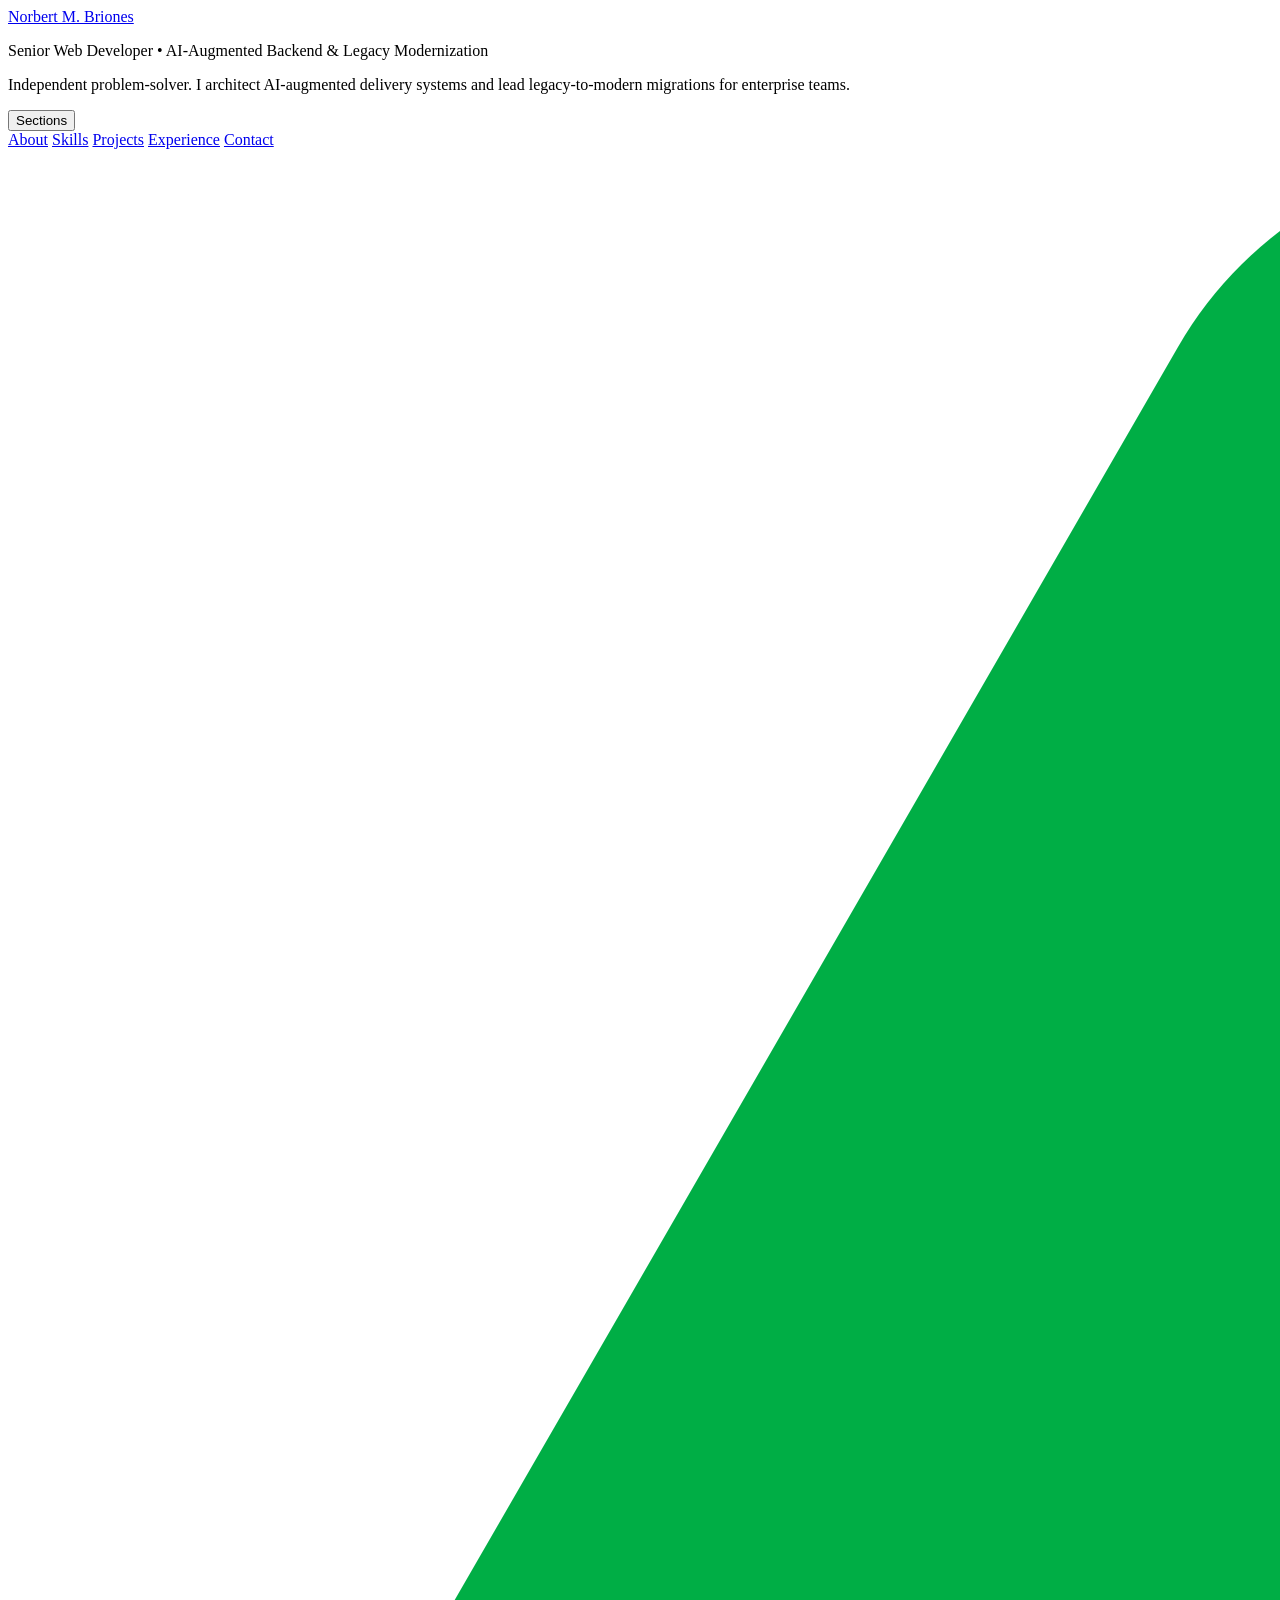
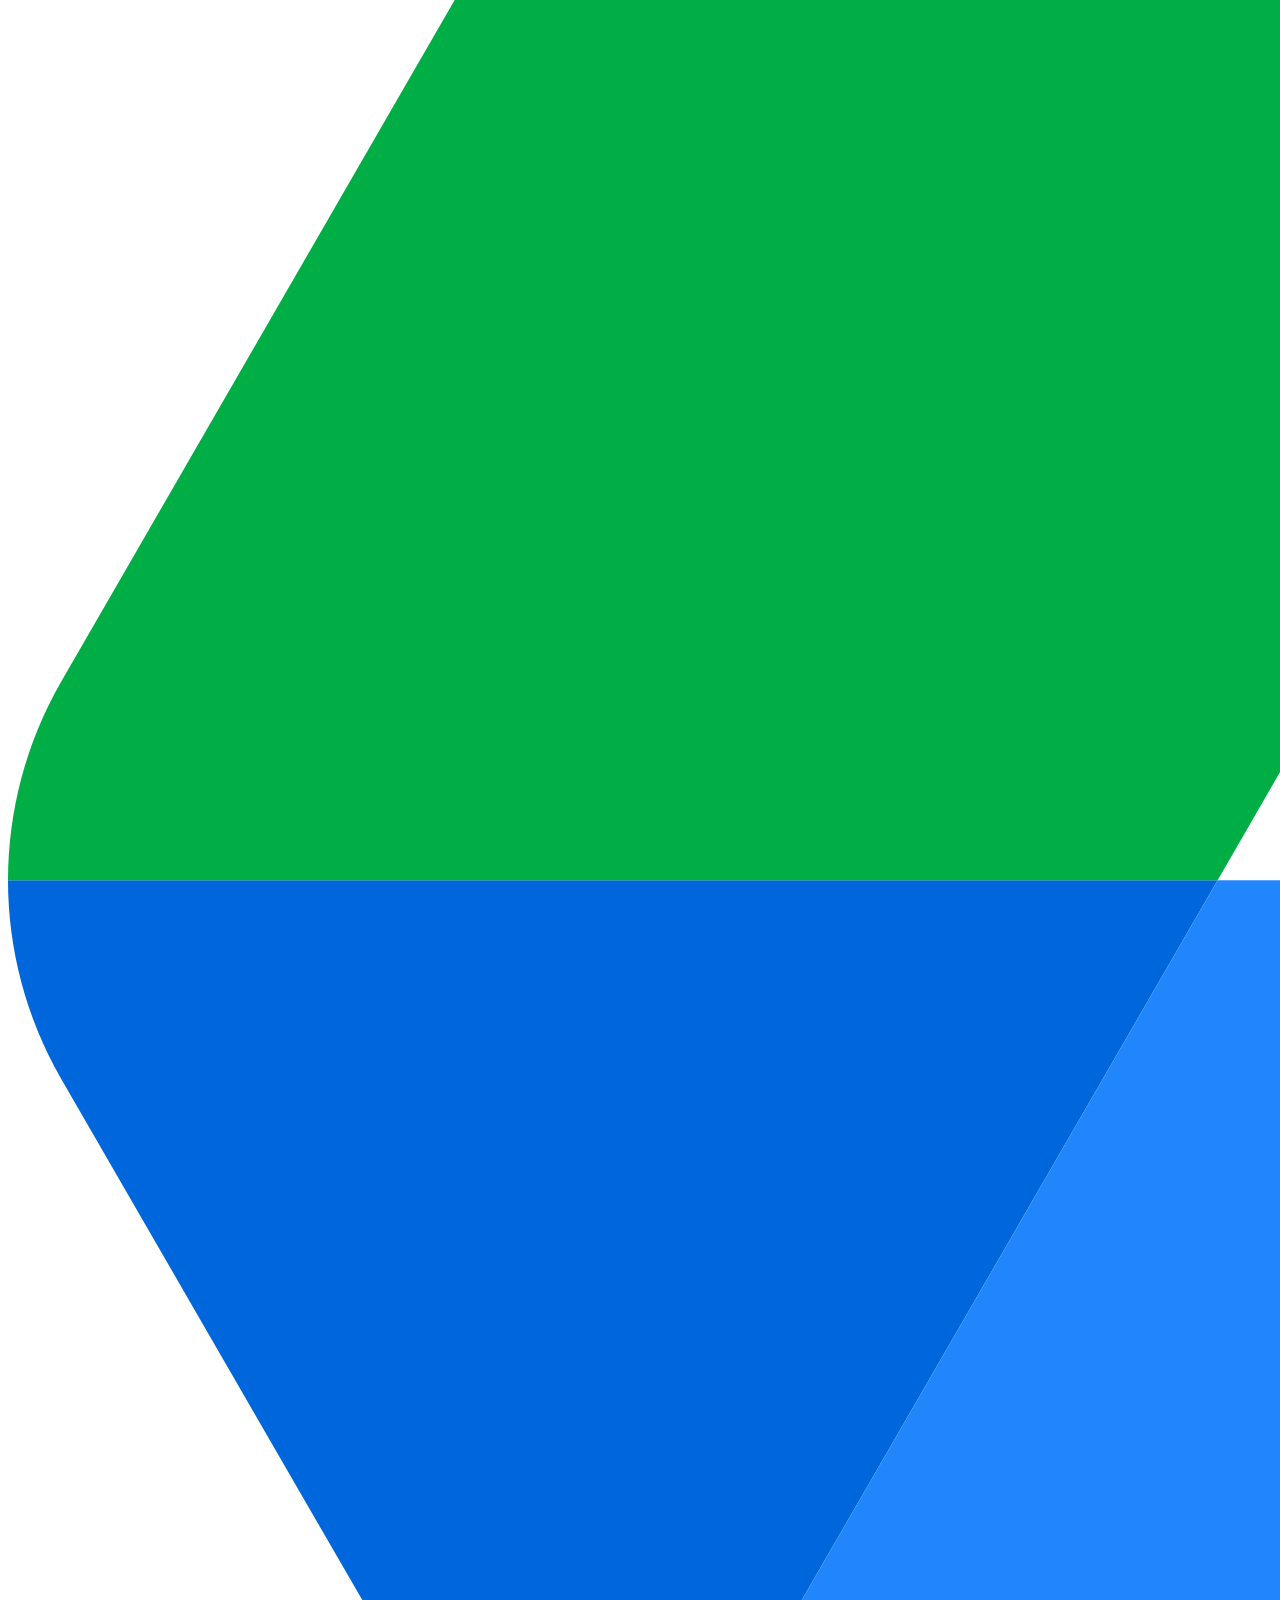
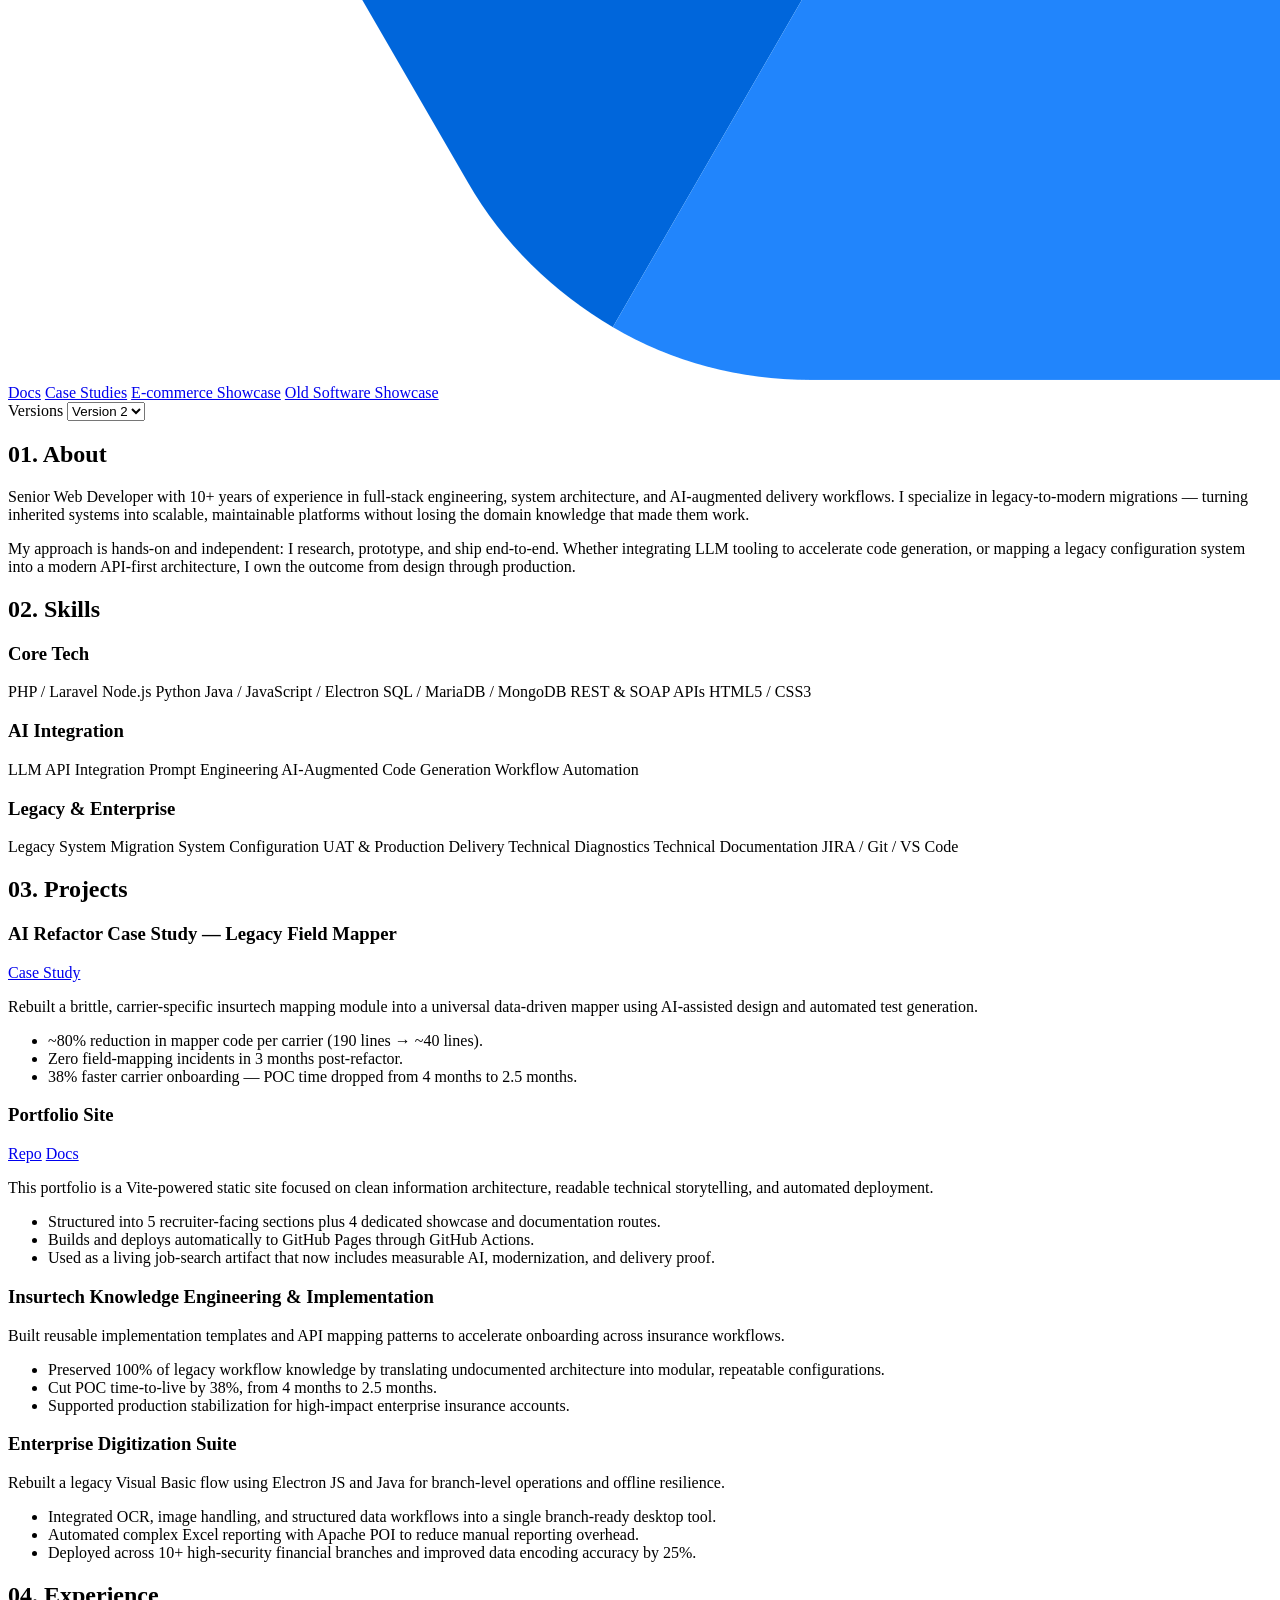
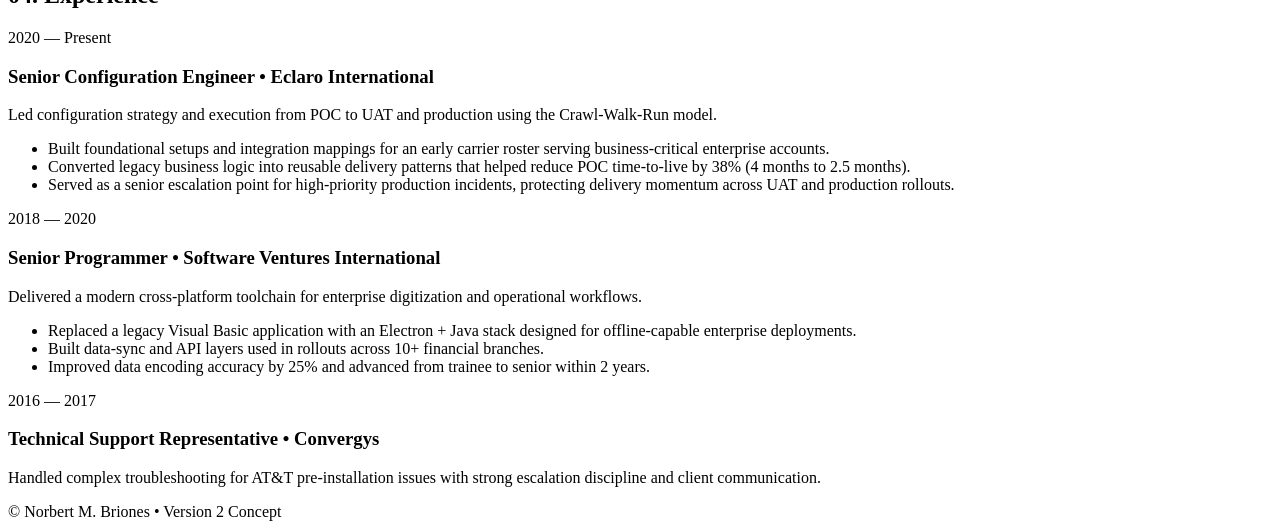
==== index.html @ 1034bd29 "Add files via upload" ====
<!doctype html>
<html lang="en">
  <head>
    <meta charset="UTF-8" />
    <link rel="icon" type="image/svg+xml" href="./favicon.svg" />
    <meta name="viewport" content="width=device-width, initial-scale=1.0" />
    <title>Norbert Briones • Portfolio v2</title>
    <script type="module" crossorigin src="./assets/main-BibxdgeE.js"></script>
    <link rel="modulepreload" crossorigin href="./assets/modulepreload-polyfill-wMinxHhO.js">
    <link rel="stylesheet" crossorigin href="./assets/main-4YdyzbIc.css">
  </head>
  <body>
    <div class="layout" id="top">
      <aside class="sidebar">
        <a class="brand" href="#top">Norbert M. Briones</a>
        <p class="role">Senior Web Developer • AI-Augmented Backend &amp; Legacy Modernization</p>
        <p class="intro-copy">
          Independent problem-solver. I architect AI-augmented delivery systems and lead legacy-to-modern migrations for enterprise teams.
        </p>

        <button class="nav-toggle" aria-label="Toggle section navigation" aria-expanded="false">Sections</button>

        <nav class="section-nav" aria-label="Primary" id="navList">
          <a href="#about">About</a>
          <a href="#skills">Skills</a>
          <a href="#projects">Projects</a>
          <a href="#experience">Experience</a>
          <a href="#contact">Contact</a>
        </nav>

        <div class="sidebar-actions">
          <a
            class="button button-outline button-icon"
            href="https://drive.google.com/file/d/1lZ_Y21H-Rtrl-20_KLFWPMTPTOfK81wj/view?usp=sharing"
            target="_blank"
            rel="noreferrer"
            aria-label="Open Upwork-safe resume in Google Drive"
            title="Open Upwork-safe resume in Google Drive"
          >
            <img src="./google-drive-icon.png" alt="" aria-hidden="true" />
          </a>
          <a class="button button-outline" href="./documentation.html">Docs</a>
          <a class="button" href="./case-studies.html">Case Studies</a>
          <a class="button" href="./ecommerce-showcase.html">E-commerce Showcase</a>
          <a class="button button-outline" href="./old-software-showcase.html">Old Software Showcase</a>
        </div>

        <!-- socials removed for Upwork-safe version -->

        <div class="version-switch">
          <label for="versionSelect">Versions</label>
          <select id="versionSelect" aria-label="Select portfolio version">
            <option value="v2" selected>Version 2</option>
            <option value="v1">Version 1</option>
          </select>
        </div>
      </aside>

      <main class="content">
        <section class="section" id="about">
          <h2><span class="section-index">01.</span> About</h2>
          <p>
            Senior Web Developer with 10+ years of experience in full-stack engineering, system architecture, and AI-augmented delivery workflows. I specialize in legacy-to-modern migrations — turning inherited systems into scalable, maintainable platforms without losing the domain knowledge that made them work.
          </p>
          <p>
            My approach is hands-on and independent: I research, prototype, and ship end-to-end. Whether integrating LLM tooling to accelerate code generation, or mapping a legacy configuration system into a modern API-first architecture, I own the outcome from design through production.
          </p>
        </section>

        <section class="section" id="skills">
          <h2><span class="section-index">02.</span> Skills</h2>
          <div class="skill-groups">
            <div class="skill-group">
              <h3 class="skill-group-title">Core Tech</h3>
              <div class="chip-grid">
                <span class="chip">PHP / Laravel</span>
                <span class="chip">Node.js</span>
                <span class="chip">Python</span>
                <span class="chip">Java / JavaScript / Electron</span>
                <span class="chip">SQL / MariaDB / MongoDB</span>
                <span class="chip">REST &amp; SOAP APIs</span>
                <span class="chip">HTML5 / CSS3</span>
              </div>
            </div>
            <div class="skill-group">
              <h3 class="skill-group-title">AI Integration</h3>
              <div class="chip-grid">
                <span class="chip">LLM API Integration</span>
                <span class="chip">Prompt Engineering</span>
                <span class="chip">AI-Augmented Code Generation</span>
                <span class="chip">Workflow Automation</span>
              </div>
            </div>
            <div class="skill-group">
              <h3 class="skill-group-title">Legacy &amp; Enterprise</h3>
              <div class="chip-grid">
                <span class="chip">Legacy System Migration</span>
                <span class="chip">System Configuration</span>
                <span class="chip">UAT &amp; Production Delivery</span>
                <span class="chip">Technical Diagnostics</span>
                <span class="chip">Technical Documentation</span>
                <span class="chip">JIRA / Git / VS Code</span>
              </div>
            </div>
          </div>
        </section>

        <section class="section" id="projects">
          <h2><span class="section-index">03.</span> Projects</h2>

          <article class="project-card">
            <div class="project-head">
              <h3>AI Refactor Case Study — Legacy Field Mapper</h3>
              <div class="project-links">
                <a href="./case-studies.html">Case Study</a>
              </div>
            </div>
            <p>Rebuilt a brittle, carrier-specific insurtech mapping module into a universal data-driven mapper using AI-assisted design and automated test generation.</p>
            <ul>
              <li>~80% reduction in mapper code per carrier (190 lines → ~40 lines).</li>
              <li>Zero field-mapping incidents in 3 months post-refactor.</li>
              <li>38% faster carrier onboarding — POC time dropped from 4 months to 2.5 months.</li>
            </ul>
          </article>

          <article class="project-card">
            <div class="project-head">
              <h3>Portfolio Site</h3>
              <div class="project-links">
                <a href="https://github.com/tombeng027/my-jobhunt-portfolio" target="_blank" rel="noreferrer">Repo</a>
                <a href="./documentation.html">Docs</a>
              </div>
            </div>
            <p>This portfolio is a Vite-powered static site focused on clean information architecture, readable technical storytelling, and automated deployment.</p>
            <ul>
              <li>Structured into 5 recruiter-facing sections plus 4 dedicated showcase and documentation routes.</li>
              <li>Builds and deploys automatically to GitHub Pages through GitHub Actions.</li>
              <li>Used as a living job-search artifact that now includes measurable AI, modernization, and delivery proof.</li>
            </ul>
          </article>

          <article class="project-card">
            <div class="project-head">
              <h3>Insurtech Knowledge Engineering &amp; Implementation</h3>
            </div>
            <p>Built reusable implementation templates and API mapping patterns to accelerate onboarding across insurance workflows.</p>
            <ul>
              <li>Preserved 100% of legacy workflow knowledge by translating undocumented architecture into modular, repeatable configurations.</li>
              <li>Cut POC time-to-live by 38%, from 4 months to 2.5 months.</li>
              <li>Supported production stabilization for high-impact enterprise insurance accounts.</li>
            </ul>
          </article>

          <article class="project-card">
            <div class="project-head">
              <h3>Enterprise Digitization Suite</h3>
            </div>
            <p>Rebuilt a legacy Visual Basic flow using Electron JS and Java for branch-level operations and offline resilience.</p>
            <ul>
              <li>Integrated OCR, image handling, and structured data workflows into a single branch-ready desktop tool.</li>
              <li>Automated complex Excel reporting with Apache POI to reduce manual reporting overhead.</li>
              <li>Deployed across 10+ high-security financial branches and improved data encoding accuracy by 25%.</li>
            </ul>
          </article>
        </section>

        <section class="section" id="experience">
          <h2><span class="section-index">04.</span> Experience</h2>
          <div class="timeline">
            <article class="timeline-item">
              <p class="timeline-period">2020 — Present</p>
              <div>
                <h3>Senior Configuration Engineer • Eclaro International</h3>
                <p>Led configuration strategy and execution from POC to UAT and production using the Crawl-Walk-Run model.</p>
                <ul>
                  <li>Built foundational setups and integration mappings for an early carrier roster serving business-critical enterprise accounts.</li>
                  <li>Converted legacy business logic into reusable delivery patterns that helped reduce POC time-to-live by 38% (4 months to 2.5 months).</li>
                  <li>Served as a senior escalation point for high-priority production incidents, protecting delivery momentum across UAT and production rollouts.</li>
                </ul>
              </div>
            </article>

            <article class="timeline-item">
              <p class="timeline-period">2018 — 2020</p>
              <div>
                <h3>Senior Programmer • Software Ventures International</h3>
                <p>Delivered a modern cross-platform toolchain for enterprise digitization and operational workflows.</p>
                <ul>
                  <li>Replaced a legacy Visual Basic application with an Electron + Java stack designed for offline-capable enterprise deployments.</li>
                  <li>Built data-sync and API layers used in rollouts across 10+ financial branches.</li>
                  <li>Improved data encoding accuracy by 25% and advanced from trainee to senior within 2 years.</li>
                </ul>
              </div>
            </article>

            <article class="timeline-item">
              <p class="timeline-period">2016 — 2017</p>
              <div>
                <h3>Technical Support Representative • Convergys</h3>
                <p>Handled complex troubleshooting for AT&amp;T pre-installation issues with strong escalation discipline and client communication.</p>
              </div>
            </article>
          </div>
        </section>

        <!-- contact section removed for Upwork-safe version -->

        <footer class="site-footer">
          <span>© <span id="year"></span> Norbert M. Briones • Version 2 Concept</span>
        </footer>
      </main>
    </div>

  </body>
</html>
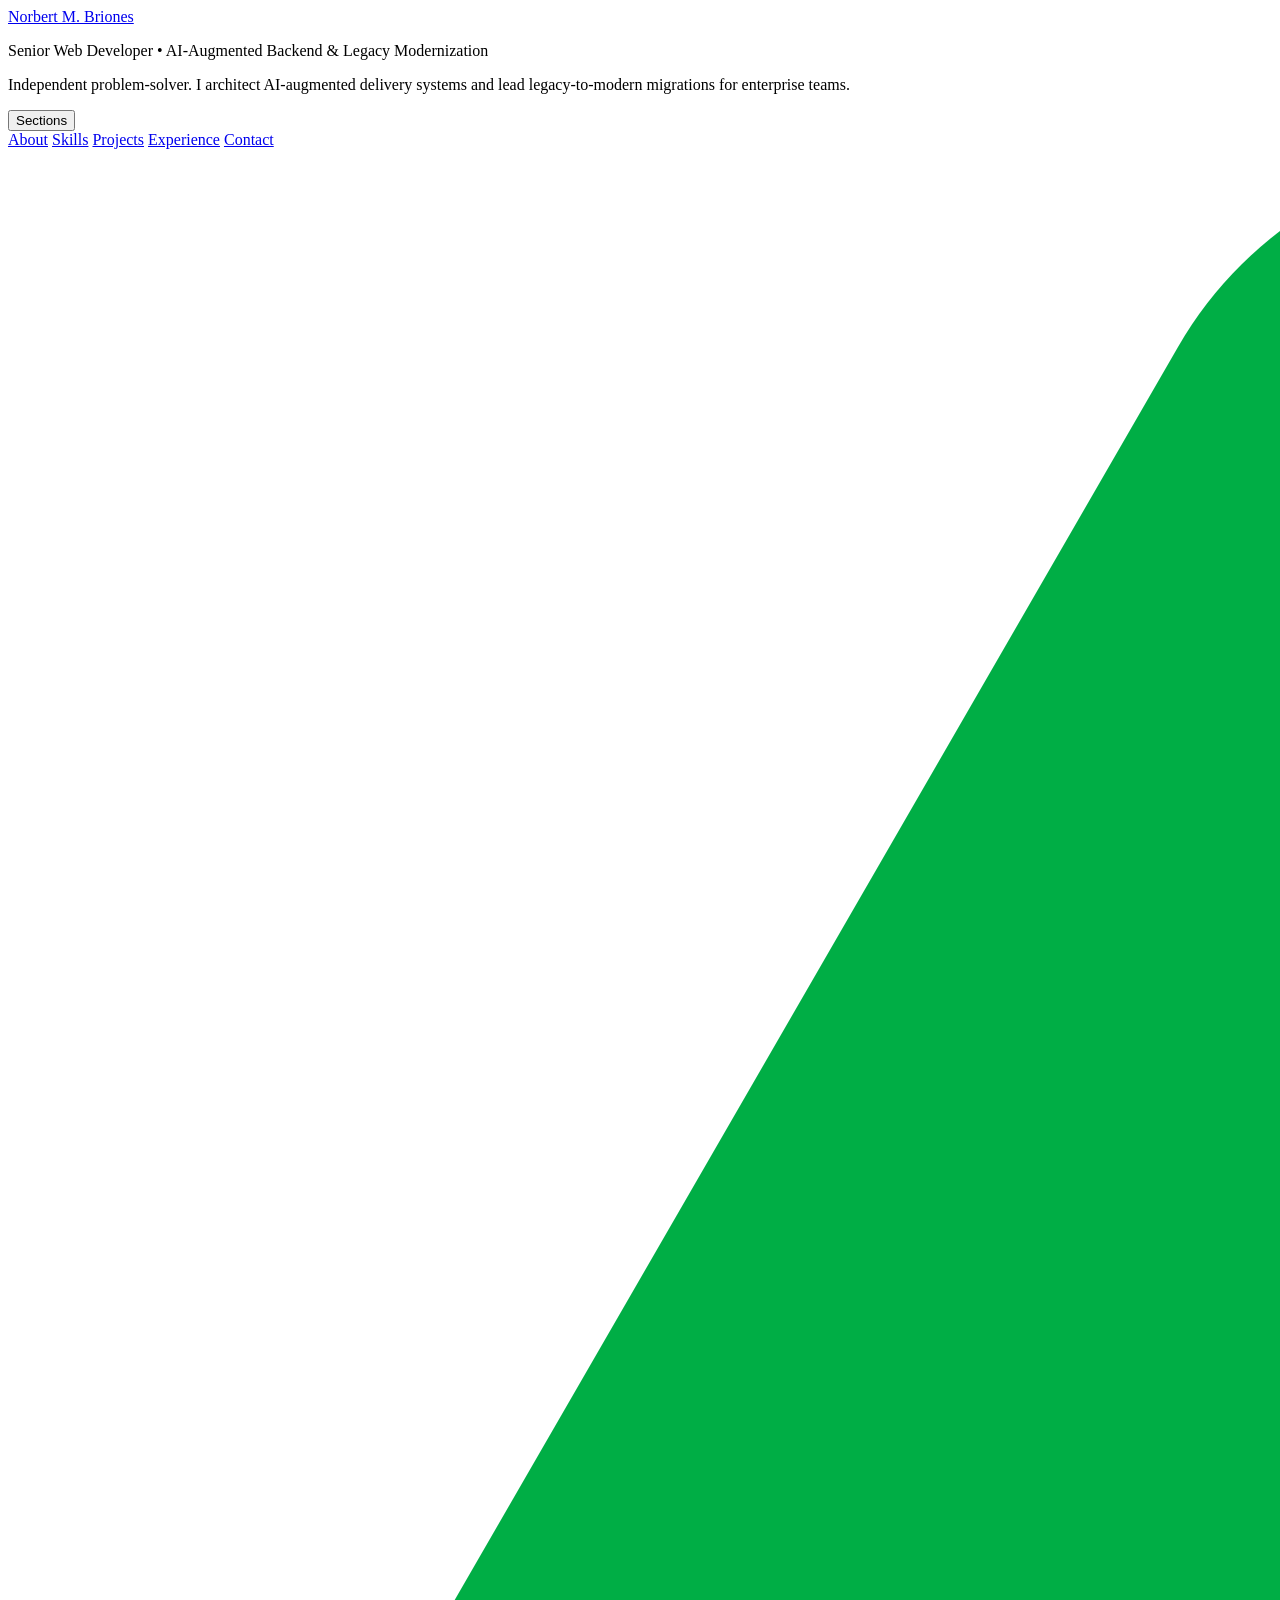
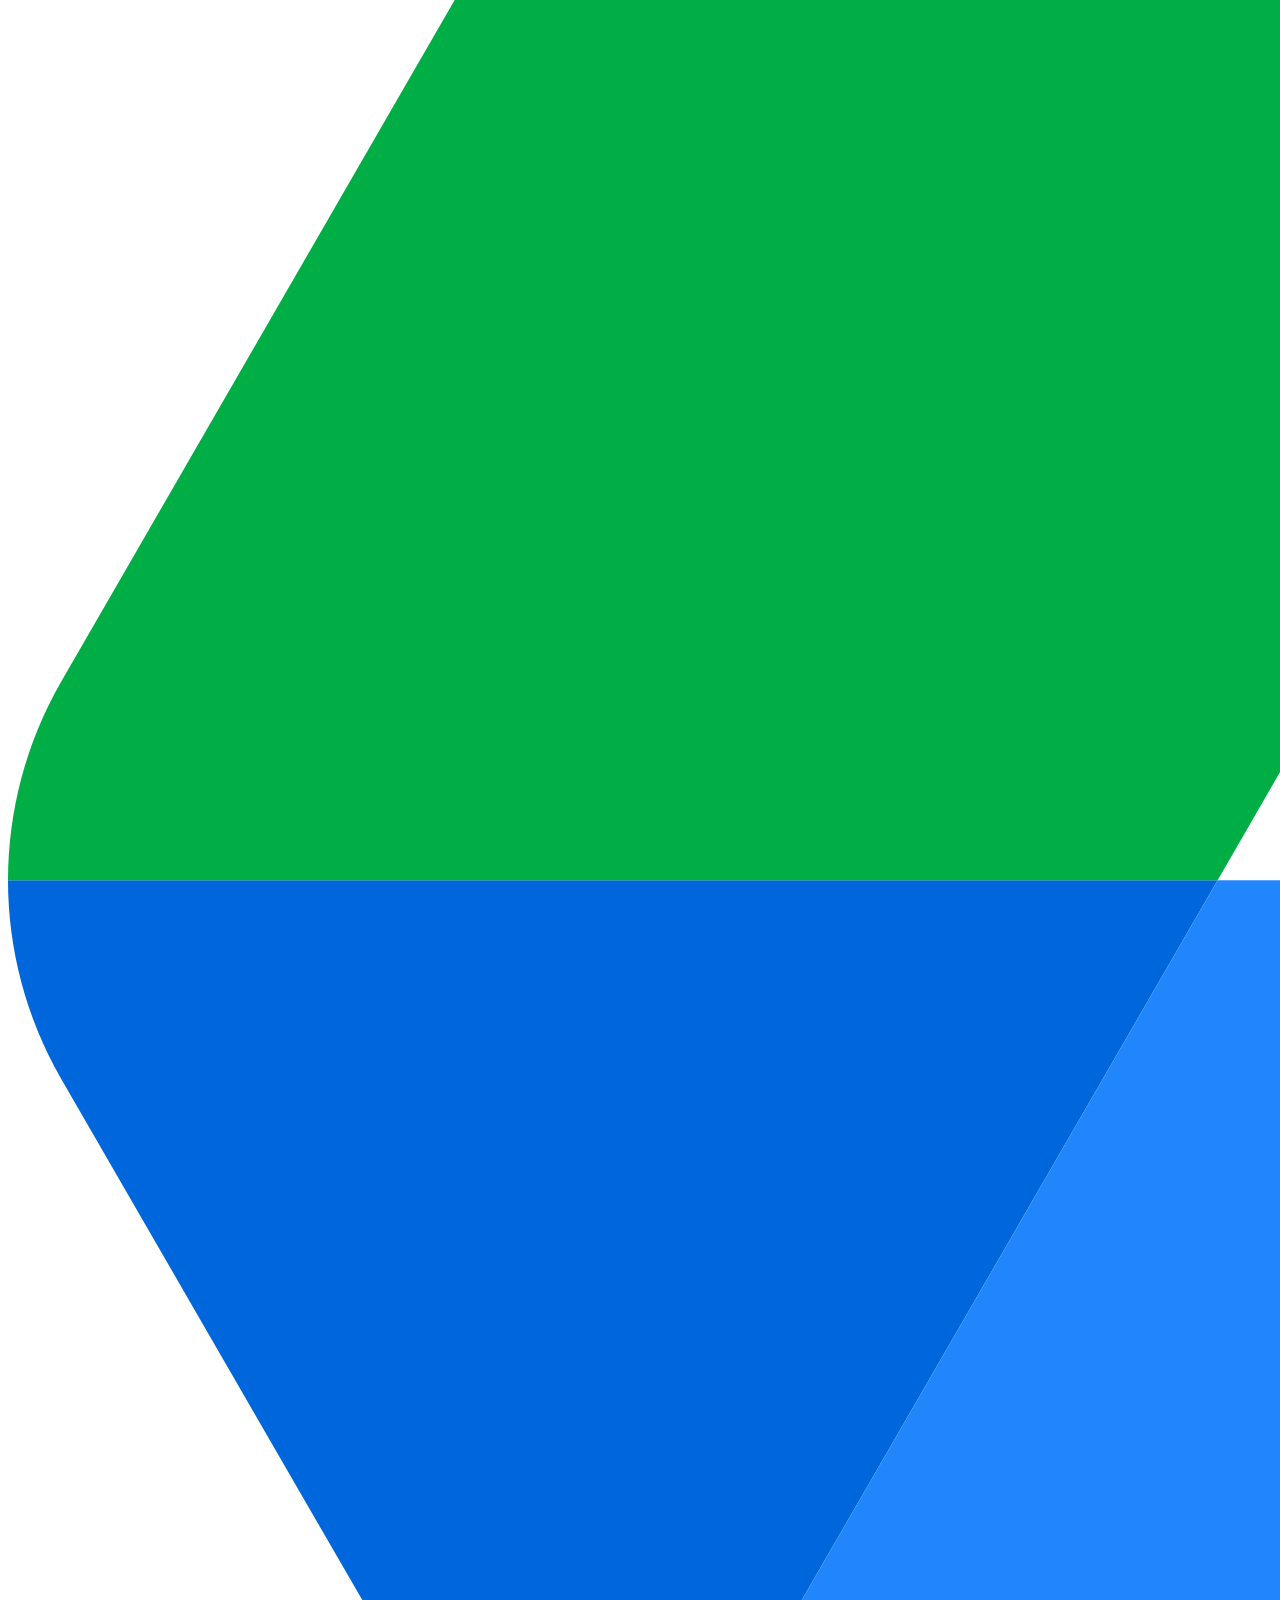
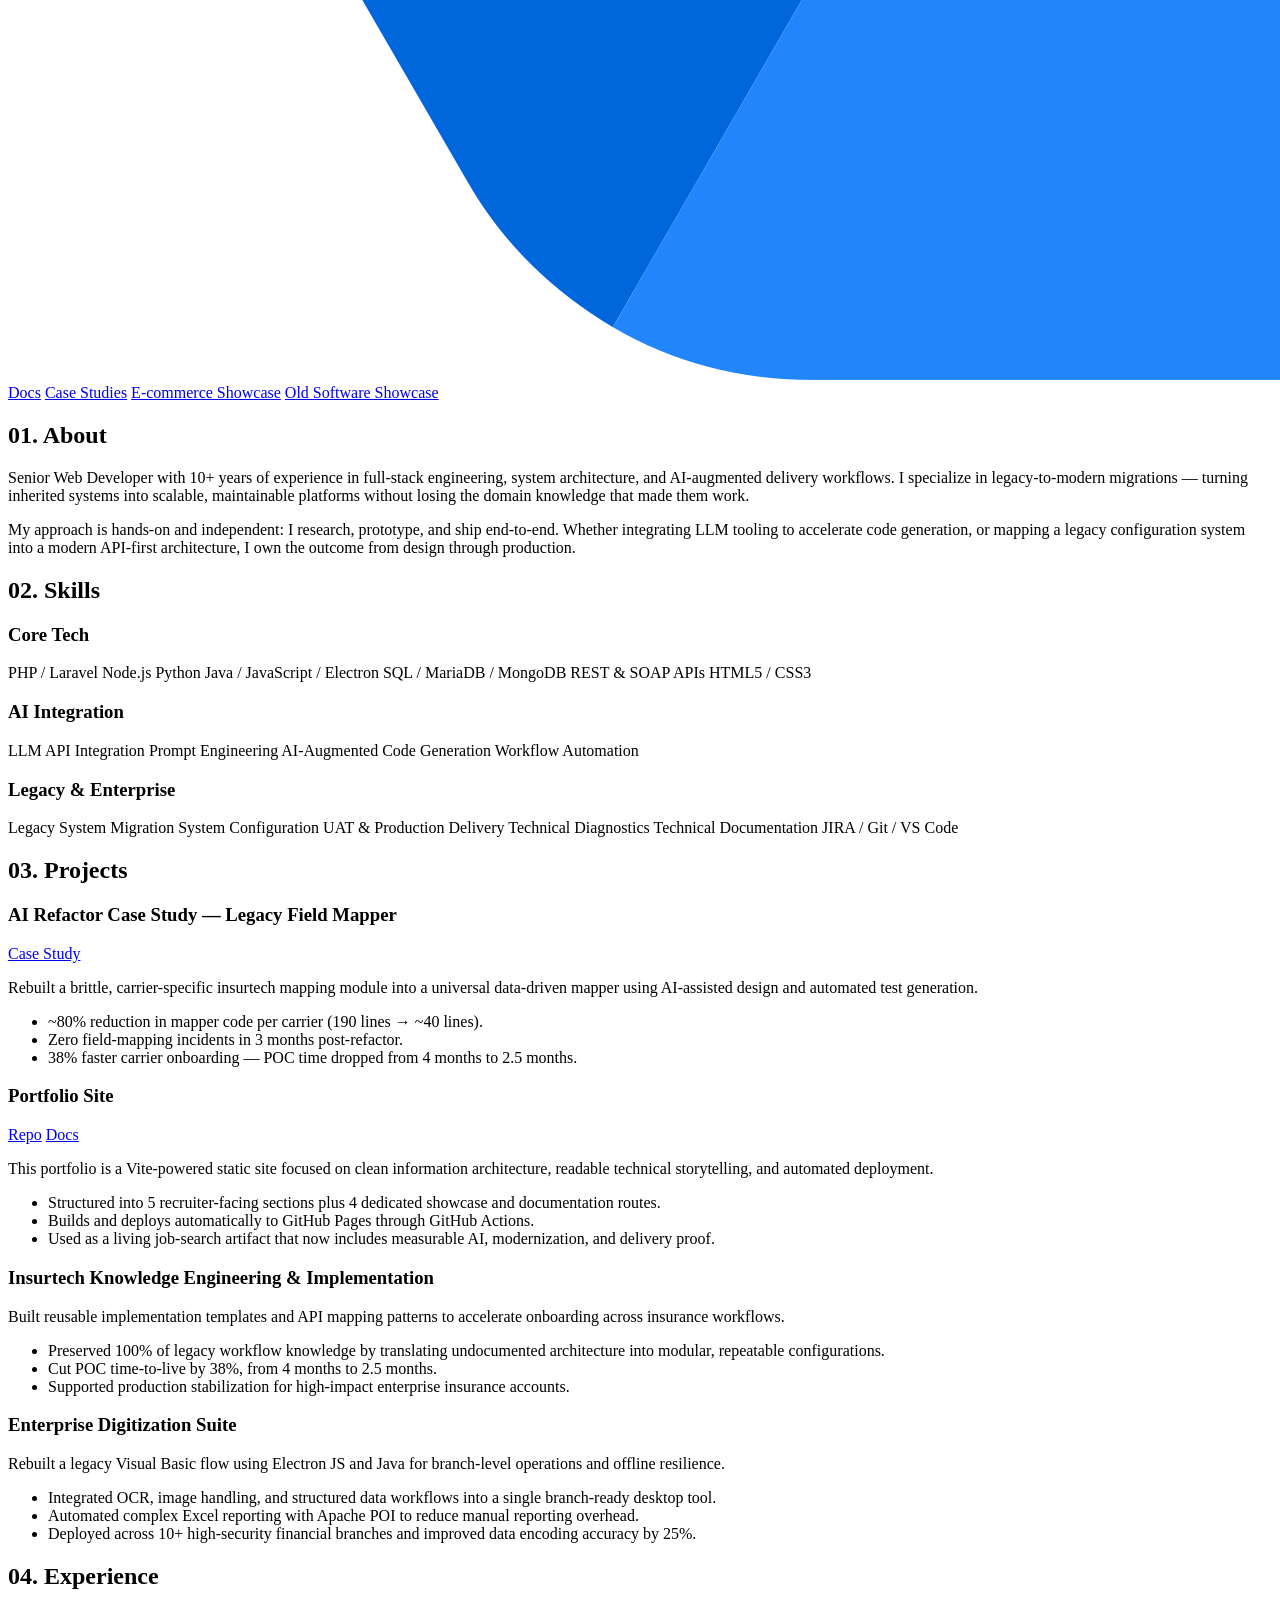
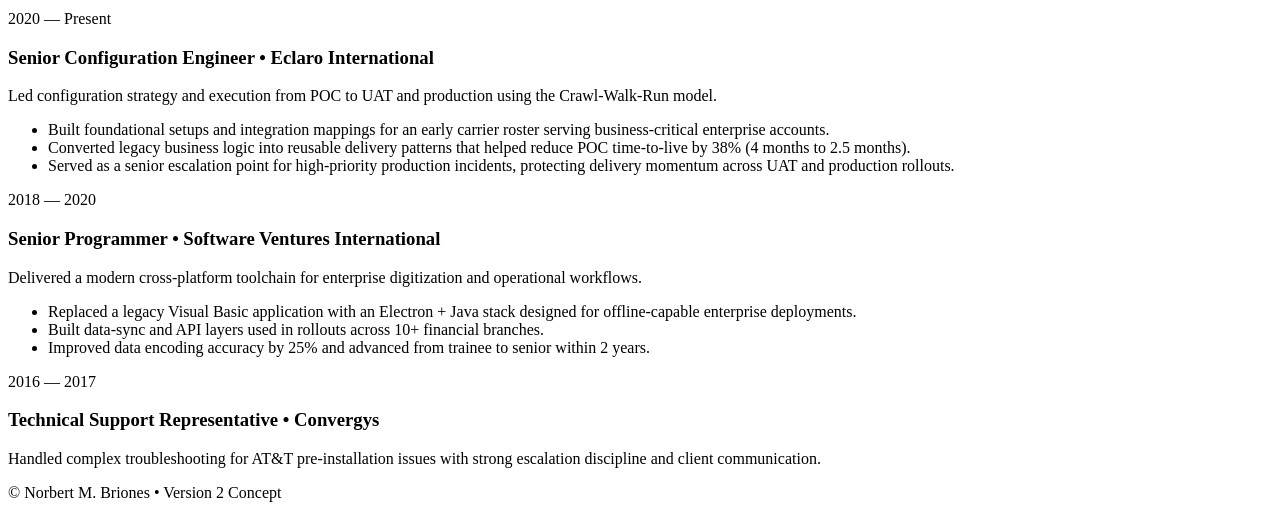
==== commit daebaa00: "Add files via upload" ====
--- a/index.html
+++ b/index.html
@@ -47,13 +47,7 @@
 
         <!-- socials removed for Upwork-safe version -->
 
-        <div class="version-switch">
-          <label for="versionSelect">Versions</label>
-          <select id="versionSelect" aria-label="Select portfolio version">
-            <option value="v2" selected>Version 2</option>
-            <option value="v1">Version 1</option>
-          </select>
-        </div>
+        <!-- Version selector hidden for Upwork safety -->
       </aside>
 
       <main class="content">
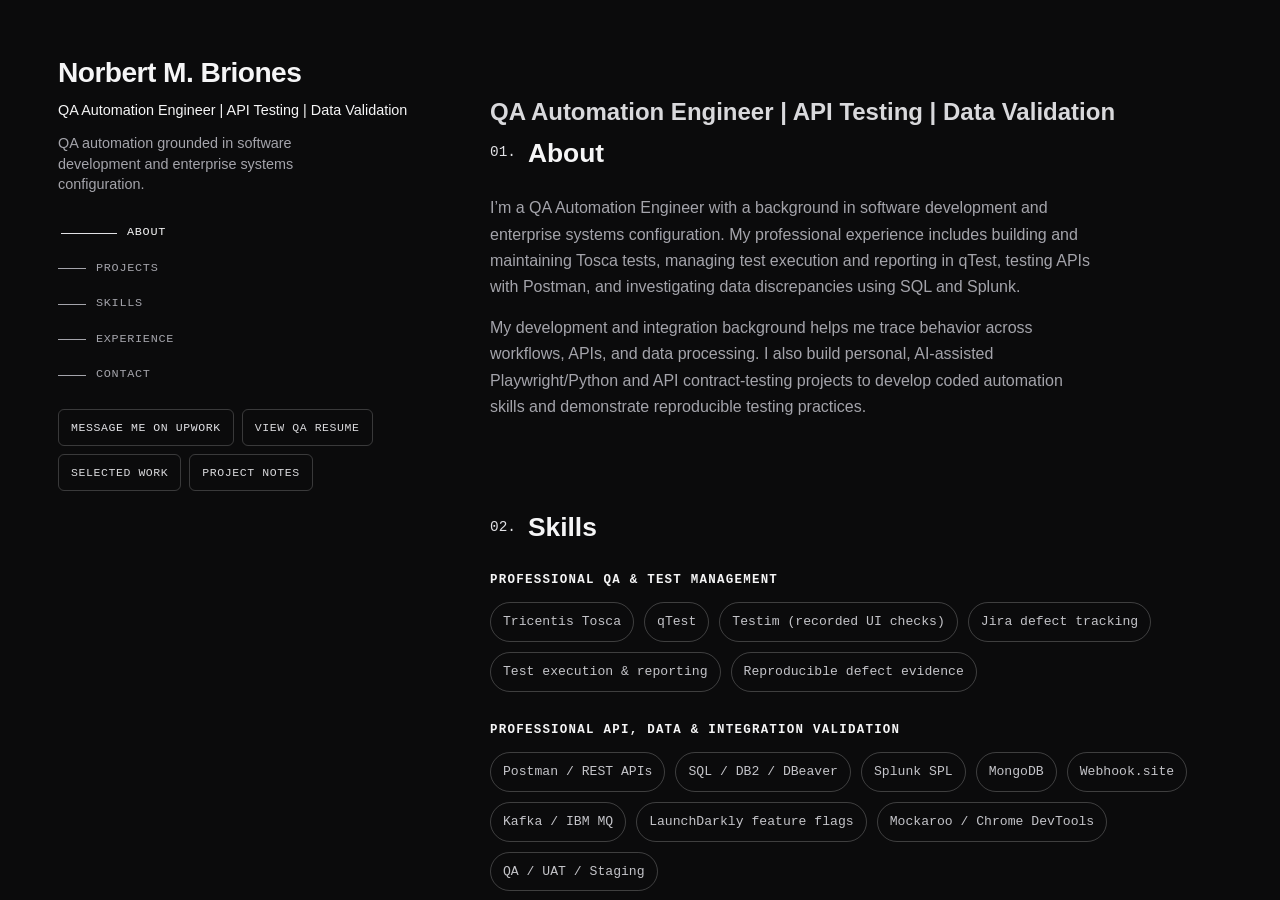
==== commit 52138ce5: "Deploy Upwork-safe QA portfolio" ====
--- a/index.html
+++ b/index.html
@@ -4,60 +4,54 @@
     <meta charset="UTF-8" />
     <link rel="icon" type="image/svg+xml" href="./favicon.svg" />
     <meta name="viewport" content="width=device-width, initial-scale=1.0" />
-    <title>Norbert Briones • Portfolio v2</title>
-    <script type="module" crossorigin src="./assets/main-BibxdgeE.js"></script>
-    <link rel="modulepreload" crossorigin href="./assets/modulepreload-polyfill-wMinxHhO.js">
+    <title>Norbert Briones | QA Automation Engineer</title>
+    <meta name="description" content="QA Automation Engineer focused on API testing, data validation, test management, and integration testing." />
+    <script type="module" crossorigin src="./assets/main-DugrAKdp.js"></script>
     <link rel="stylesheet" crossorigin href="./assets/main-4YdyzbIc.css">
   </head>
   <body>
     <div class="layout" id="top">
       <aside class="sidebar">
         <a class="brand" href="#top">Norbert M. Briones</a>
-        <p class="role">Senior Web Developer • AI-Augmented Backend &amp; Legacy Modernization</p>
+        <p class="role">QA Automation Engineer | API Testing | Data Validation</p>
         <p class="intro-copy">
-          Independent problem-solver. I architect AI-augmented delivery systems and lead legacy-to-modern migrations for enterprise teams.
+          QA automation grounded in software development and enterprise systems configuration.
         </p>
 
         <button class="nav-toggle" aria-label="Toggle section navigation" aria-expanded="false">Sections</button>
 
         <nav class="section-nav" aria-label="Primary" id="navList">
           <a href="#about">About</a>
+          <a href="#projects">Projects</a>
           <a href="#skills">Skills</a>
-          <a href="#projects">Projects</a>
           <a href="#experience">Experience</a>
           <a href="#contact">Contact</a>
         </nav>
 
         <div class="sidebar-actions">
           <a
-            class="button button-outline button-icon"
-            href="https://drive.google.com/file/d/1lZ_Y21H-Rtrl-20_KLFWPMTPTOfK81wj/view?usp=sharing"
+            class="button"
+            href="https://www.upwork.com/freelancers/~01d5706c32a021482e?mp_source=share"
             target="_blank"
-            rel="noreferrer"
-            aria-label="Open Upwork-safe resume in Google Drive"
-            title="Open Upwork-safe resume in Google Drive"
+            rel="noopener noreferrer"
           >
-            <img src="./google-drive-icon.png" alt="" aria-hidden="true" />
+            Message me on Upwork
           </a>
-          <a class="button button-outline" href="./documentation.html">Docs</a>
-          <a class="button" href="./case-studies.html">Case Studies</a>
-          <a class="button" href="./ecommerce-showcase.html">E-commerce Showcase</a>
-          <a class="button button-outline" href="./old-software-showcase.html">Old Software Showcase</a>
+          <a class="button button-outline" href="https://drive.google.com/file/d/1pd2W1pltBjJDShQycAM0wSuHgc9hG_6-/view?usp=sharing" target="_blank" rel="noopener noreferrer">View QA Resume</a>
+          <a class="button button-outline" href="./case-studies.html">Selected Work</a>
+          <a class="button button-outline" href="./documentation.html">Project Notes</a>
         </div>
-
-        <!-- socials removed for Upwork-safe version -->
-
-        <!-- Version selector hidden for Upwork safety -->
       </aside>
 
       <main class="content">
         <section class="section" id="about">
+          <h1 class="page-title">QA Automation Engineer | API Testing | Data Validation</h1>
           <h2><span class="section-index">01.</span> About</h2>
           <p>
-            Senior Web Developer with 10+ years of experience in full-stack engineering, system architecture, and AI-augmented delivery workflows. I specialize in legacy-to-modern migrations — turning inherited systems into scalable, maintainable platforms without losing the domain knowledge that made them work.
+            I’m a QA Automation Engineer with a background in software development and enterprise systems configuration. My professional experience includes building and maintaining Tosca tests, managing test execution and reporting in qTest, testing APIs with Postman, and investigating data discrepancies using SQL and Splunk.
           </p>
           <p>
-            My approach is hands-on and independent: I research, prototype, and ship end-to-end. Whether integrating LLM tooling to accelerate code generation, or mapping a legacy configuration system into a modern API-first architecture, I own the outcome from design through production.
+            My development and integration background helps me trace behavior across workflows, APIs, and data processing. I also build personal, AI-assisted Playwright/Python and API contract-testing projects to develop coded automation skills and demonstrate reproducible testing practices.
           </p>
         </section>
 
@@ -65,124 +59,125 @@
           <h2><span class="section-index">02.</span> Skills</h2>
           <div class="skill-groups">
             <div class="skill-group">
-              <h3 class="skill-group-title">Core Tech</h3>
-              <div class="chip-grid">
-                <span class="chip">PHP / Laravel</span>
-                <span class="chip">Node.js</span>
-                <span class="chip">Python</span>
-                <span class="chip">Java / JavaScript / Electron</span>
-                <span class="chip">SQL / MariaDB / MongoDB</span>
-                <span class="chip">REST &amp; SOAP APIs</span>
-                <span class="chip">HTML5 / CSS3</span>
-              </div>
-            </div>
-            <div class="skill-group">
-              <h3 class="skill-group-title">AI Integration</h3>
-              <div class="chip-grid">
-                <span class="chip">LLM API Integration</span>
-                <span class="chip">Prompt Engineering</span>
-                <span class="chip">AI-Augmented Code Generation</span>
-                <span class="chip">Workflow Automation</span>
-              </div>
-            </div>
-            <div class="skill-group">
-              <h3 class="skill-group-title">Legacy &amp; Enterprise</h3>
-              <div class="chip-grid">
-                <span class="chip">Legacy System Migration</span>
-                <span class="chip">System Configuration</span>
-                <span class="chip">UAT &amp; Production Delivery</span>
-                <span class="chip">Technical Diagnostics</span>
-                <span class="chip">Technical Documentation</span>
-                <span class="chip">JIRA / Git / VS Code</span>
+              <h3 class="skill-group-title">Professional QA &amp; Test Management</h3>
+              <div class="chip-grid">
+                <span class="chip">Tricentis Tosca</span>
+                <span class="chip">qTest</span>
+                <span class="chip">Testim (recorded UI checks)</span>
+                <span class="chip">Jira defect tracking</span>
+                <span class="chip">Test execution &amp; reporting</span>
+                <span class="chip">Reproducible defect evidence</span>
+              </div>
+            </div>
+            <div class="skill-group">
+              <h3 class="skill-group-title">Professional API, Data &amp; Integration Validation</h3>
+              <div class="chip-grid">
+                <span class="chip">Postman / REST APIs</span>
+                <span class="chip">SQL / DB2 / DBeaver</span>
+                <span class="chip">Splunk SPL</span>
+                <span class="chip">MongoDB</span>
+                <span class="chip">Webhook.site</span>
+                <span class="chip">Kafka / IBM MQ</span>
+                <span class="chip">LaunchDarkly feature flags</span>
+                <span class="chip">Mockaroo / Chrome DevTools</span>
+                <span class="chip">QA / UAT / Staging</span>
+              </div>
+            </div>
+            <div class="skill-group">
+              <h3 class="skill-group-title">Personal QA Automation Projects</h3>
+              <div class="chip-grid">
+                <span class="chip">Playwright / Python</span>
+                <span class="chip">pytest</span>
+                <span class="chip">API contract testing</span>
+                <span class="chip">JSON Schema</span>
+                <span class="chip">GitHub Actions</span>
+              </div>
+            </div>
+            <div class="skill-group">
+              <h3 class="skill-group-title">Development &amp; Configuration Background</h3>
+              <div class="chip-grid">
+                <span class="chip">Java / JavaScript / Node.js</span>
+                <span class="chip">Electron</span>
+                <span class="chip">MariaDB</span>
+                <span class="chip">Apache POI</span>
+                <span class="chip">Visual Basic modernization</span>
+                <span class="chip">Claims &amp; policy API workflows</span>
+                <span class="chip">Environment configuration validation</span>
               </div>
             </div>
           </div>
         </section>
 
         <section class="section" id="projects">
-          <h2><span class="section-index">03.</span> Projects</h2>
+          <h2><span class="section-index">03.</span> Personal QA Projects</h2>
 
           <article class="project-card">
             <div class="project-head">
-              <h3>AI Refactor Case Study — Legacy Field Mapper</h3>
-              <div class="project-links">
-                <a href="./case-studies.html">Case Study</a>
-              </div>
-            </div>
-            <p>Rebuilt a brittle, carrier-specific insurtech mapping module into a universal data-driven mapper using AI-assisted design and automated test generation.</p>
+              <h3>Playwright Python UI/API Test Framework</h3>
+            </div>
+            <p>A personal, AI-assisted QA project testing a local synthetic work-order app through its UI and API. It is a learning/demo project, not employer work, professional Playwright experience, or a production service.</p>
             <ul>
-              <li>~80% reduction in mapper code per carrier (190 lines → ~40 lines).</li>
-              <li>Zero field-mapping incidents in 3 months post-refactor.</li>
-              <li>38% faster carrier onboarding — POC time dropped from 4 months to 2.5 months.</li>
+              <li>Exercises API, browser UI, cross-layer behavior, invalid transitions, isolated test state, and failure diagnostics.</li>
+              <li>Hosted Windows and Ubuntu CI reports 56 passing test cases, including parameterized variations.</li>
             </ul>
           </article>
 
           <article class="project-card">
             <div class="project-head">
-              <h3>Portfolio Site</h3>
-              <div class="project-links">
-                <a href="https://github.com/tombeng027/my-jobhunt-portfolio" target="_blank" rel="noreferrer">Repo</a>
-                <a href="./documentation.html">Docs</a>
-              </div>
-            </div>
-            <p>This portfolio is a Vite-powered static site focused on clean information architecture, readable technical storytelling, and automated deployment.</p>
+              <h3>API Contract Testing Suite</h3>
+            </div>
+            <p>A personal, AI-assisted learning project testing a read-only FastAPI catalog using independent JSON Schema contracts and exact-value assertions. It is not a production service.</p>
             <ul>
-              <li>Structured into 5 recruiter-facing sections plus 4 dedicated showcase and documentation routes.</li>
-              <li>Builds and deploys automatically to GitHub Pages through GitHub Actions.</li>
-              <li>Used as a living job-search artifact that now includes measurable AI, modernization, and delivery proof.</li>
+              <li>Covers response contracts, exact known values, errors, and controlled compatibility examples.</li>
+              <li>Latest documented hosted CI reports 236 tests on both Windows and Ubuntu; the full practice course and automatic Lab 6 scoring are deferred.</li>
+              <li>Test counts include parameterized cases and do not represent completed mastery or production readiness.</li>
             </ul>
           </article>
 
-          <article class="project-card">
-            <div class="project-head">
-              <h3>Insurtech Knowledge Engineering &amp; Implementation</h3>
-            </div>
-            <p>Built reusable implementation templates and API mapping patterns to accelerate onboarding across insurance workflows.</p>
-            <ul>
-              <li>Preserved 100% of legacy workflow knowledge by translating undocumented architecture into modular, repeatable configurations.</li>
-              <li>Cut POC time-to-live by 38%, from 4 months to 2.5 months.</li>
-              <li>Supported production stabilization for high-impact enterprise insurance accounts.</li>
-            </ul>
-          </article>
-
-          <article class="project-card">
-            <div class="project-head">
-              <h3>Enterprise Digitization Suite</h3>
-            </div>
-            <p>Rebuilt a legacy Visual Basic flow using Electron JS and Java for branch-level operations and offline resilience.</p>
-            <ul>
-              <li>Integrated OCR, image handling, and structured data workflows into a single branch-ready desktop tool.</li>
-              <li>Automated complex Excel reporting with Apache POI to reduce manual reporting overhead.</li>
-              <li>Deployed across 10+ high-security financial branches and improved data encoding accuracy by 25%.</li>
-            </ul>
-          </article>
+          <p>These projects are separate from my professional employment history. For details or a walkthrough, please message me through Upwork.</p>
         </section>
 
         <section class="section" id="experience">
-          <h2><span class="section-index">04.</span> Experience</h2>
+          <h2><span class="section-index">04.</span> Professional Experience</h2>
           <div class="timeline">
             <article class="timeline-item">
-              <p class="timeline-period">2020 — Present</p>
-              <div>
-                <h3>Senior Configuration Engineer • Eclaro International</h3>
-                <p>Led configuration strategy and execution from POC to UAT and production using the Crawl-Walk-Run model.</p>
+              <p class="timeline-period">May 2026 — July 2026</p>
+              <div>
+                <h3>QA Automation Engineer</h3>
+                <p>Eclaro · Rail logistics platform</p>
                 <ul>
-                  <li>Built foundational setups and integration mappings for an early carrier roster serving business-critical enterprise accounts.</li>
-                  <li>Converted legacy business logic into reusable delivery patterns that helped reduce POC time-to-live by 38% (4 months to 2.5 months).</li>
-                  <li>Served as a senior escalation point for high-priority production incidents, protecting delivery momentum across UAT and production rollouts.</li>
+                  <li>Built and maintained automated test cases in Tricentis Tosca for a freight trip-planning platform.</li>
+                  <li>Authored qTest cases, ran execution cycles, linked defects, built reports, and tracked issues in Jira.</li>
+                  <li>Tested REST APIs with Postman, validating response payloads, error handling, and business rules.</li>
+                  <li>Used DB2 SQL through DBeaver and Splunk queries to validate processing outcomes and investigate data discrepancies.</li>
+                  <li>Validated legacy-to-modern regression comparisons, feature-flag behavior, and Kafka/IBM MQ message routing; documented reproducible defects and retested developer fixes.</li>
                 </ul>
               </div>
             </article>
 
             <article class="timeline-item">
+              <p class="timeline-period">2020 — May 2026</p>
+              <div>
+                <h3>Senior Configuration &amp; Systems Engineer</h3>
+                <p>Eclaro · Enterprise insurance platform</p>
+                <ul>
+                  <li>Designed and maintained API workflows for claims and policy management.</li>
+                  <li>Validated configurations across QA, UAT, and Staging to support environment promotions.</li>
+                  <li>Used Testim to record and rerun UI checks; investigated stalled workflows and API mapping incompatibilities.</li>
+                  <li>Refactored field mapping, UUID handling, and post-processing logic; trained QA and configuration colleagues and supported issue investigations.</li>
+                </ul>
+              </div>
+            </article>
+
+            <article class="timeline-item">
               <p class="timeline-period">2018 — 2020</p>
               <div>
-                <h3>Senior Programmer • Software Ventures International</h3>
-                <p>Delivered a modern cross-platform toolchain for enterprise digitization and operational workflows.</p>
+                <h3>Senior Programmer / Implementation Lead</h3>
+                <p>Software Ventures International (SVI)</p>
                 <ul>
-                  <li>Replaced a legacy Visual Basic application with an Electron + Java stack designed for offline-capable enterprise deployments.</li>
-                  <li>Built data-sync and API layers used in rollouts across 10+ financial branches.</li>
-                  <li>Improved data encoding accuracy by 25% and advanced from trainee to senior within 2 years.</li>
+                  <li>Modernized legacy Visual Basic banking workflows with an Electron/Node.js desktop application.</li>
+                  <li>Integrated OCR, MariaDB REST services, and branch synchronization to support distributed operations.</li>
+                  <li>Automated Excel reporting with Apache POI and supported implementation and platform maintenance.</li>
                 </ul>
               </div>
             </article>
@@ -190,17 +185,22 @@
             <article class="timeline-item">
               <p class="timeline-period">2016 — 2017</p>
               <div>
-                <h3>Technical Support Representative • Convergys</h3>
-                <p>Handled complex troubleshooting for AT&amp;T pre-installation issues with strong escalation discipline and client communication.</p>
+                <h3>Technical Support Representative</h3>
+                <p>Convergys Philippines · U.S. telecommunications account</p>
+                <ul><li>Diagnosed technical issues, reproduced faults, and escalated cases.</li></ul>
               </div>
             </article>
           </div>
         </section>
 
-        <!-- contact section removed for Upwork-safe version -->
+        <section class="section" id="contact">
+          <h2><span class="section-index">05.</span> Contact</h2>
+          <p>For QA automation, API testing, and data validation opportunities, please message me through Upwork.</p>
+          <a class="button" href="https://www.upwork.com/freelancers/~01d5706c32a021482e?mp_source=share" target="_blank" rel="noopener noreferrer">View my Upwork profile</a>
+        </section>
 
         <footer class="site-footer">
-          <span>© <span id="year"></span> Norbert M. Briones • Version 2 Concept</span>
+          <span>© <span id="year"></span> Norbert M. Briones • Upwork Portfolio</span>
         </footer>
       </main>
     </div>
--- a/assets/main-4YdyzbIc.css
+++ b/assets/main-4YdyzbIc.css
@@ -0,0 +1 @@
+:root{--bg:#0b0b0c;--surface:#17181b;--surface-2:#121316;--text:#d9d9dc;--heading:#f5f5f6;--muted:#a4a4ab;--accent:#e2e2e6;--border:#f5f5f633;--font-sans:Inter, "Segoe UI", Roboto, Helvetica, Arial, sans-serif;--font-mono:"SFMono-Regular", Consolas, "Liberation Mono", Menlo, monospace}*{box-sizing:border-box}html,body{margin:0;padding:0}body{background:var(--bg);height:100vh;color:var(--text);font-family:var(--font-sans);line-height:1.65;overflow:hidden}a{color:inherit;text-decoration:none}a:focus-visible,button:focus-visible,select:focus-visible{outline:2px solid var(--accent);outline-offset:3px}h1,h2,h3,p,ul{margin:0}.layout{grid-template-columns:minmax(280px,360px) minmax(0,1fr);gap:72px;max-width:1220px;height:100vh;margin:0 auto;padding:0 28px;display:grid}.sidebar{flex-direction:column;height:100vh;padding:88px 0 48px;display:flex;position:sticky;top:0;overflow:hidden}.brand{color:var(--heading);letter-spacing:-.02em;font-size:clamp(1.7rem,3vw,2.3rem);font-weight:700;line-height:1.1}.role{color:var(--heading);margin-top:14px;font-size:1rem;font-weight:500}.intro-copy{color:var(--muted);max-width:30ch;margin-top:16px}.nav-toggle{border:1px solid var(--border);width:fit-content;color:var(--accent);font-family:var(--font-mono);letter-spacing:.05em;text-transform:uppercase;background:0 0;border-radius:999px;margin-top:28px;padding:8px 14px;font-size:.78rem;display:none}.section-nav{gap:12px;margin-top:42px;display:grid}.section-nav a{width:fit-content;color:var(--muted);font-family:var(--font-mono);letter-spacing:.08em;text-transform:uppercase;align-items:center;gap:10px;padding:4px 0;font-size:.82rem;transition:color .2s,transform .2s;display:inline-flex}.section-nav a:before{content:"";background:var(--muted);width:28px;height:1px;transition:width .2s,background-color .2s}.section-nav a:hover,.section-nav a.active{color:var(--heading);transform:translate(3px)}.section-nav a:hover:before,.section-nav a.active:before{background:var(--accent);width:56px}.sidebar-actions{flex-wrap:wrap;gap:10px;margin-top:42px;display:flex}.button{border:1px solid var(--border);color:var(--accent);font-family:var(--font-mono);letter-spacing:.05em;text-transform:uppercase;border-radius:6px;padding:10px 16px;font-size:.78rem;transition:background-color .2s,color .2s}.button:hover{background:#f5f5f61a}.button:focus-visible,.nav-toggle:focus-visible,.section-nav a:focus-visible,.socials a:focus-visible,.version-switch select:focus-visible{background:#f5f5f614}.button-outline{color:var(--text)}.button-outline:hover{color:var(--accent)}.button-icon{justify-content:center;align-items:center;width:40px;height:40px;padding:0;display:inline-flex}.button-icon svg{width:22px;height:20px}.button-icon img{object-fit:contain;width:22px;height:22px;display:block}.socials{flex-wrap:wrap;gap:14px;margin-top:18px;padding-top:0;display:flex}.socials a{color:var(--muted);font-size:.95rem}.socials a:hover{color:var(--heading)}.version-switch{align-items:center;gap:10px;margin-top:auto;display:flex}.version-switch label{color:var(--muted);font-family:var(--font-mono);text-transform:uppercase;letter-spacing:.08em;font-size:.74rem}.version-switch select{border:1px solid var(--border);background:var(--surface-2);color:var(--heading);font-family:var(--font-mono);border-radius:6px;padding:7px 10px;font-size:.75rem}@media (height<=900px) and (width>=1025px){.sidebar{padding:58px 0 24px}.brand{font-size:clamp(1.45rem,2.2vw,1.95rem)}.role{margin-top:10px;font-size:.9rem}.intro-copy{max-width:34ch;margin-top:10px;font-size:.9rem;line-height:1.45}.section-nav{gap:8px;margin-top:24px}.section-nav a{letter-spacing:.06em;font-size:.74rem}.sidebar-actions{gap:8px;margin-top:20px}.button{padding:8px 12px;font-size:.72rem}.socials{gap:10px;margin-top:12px}.socials a{font-size:.86rem}.version-switch{gap:8px;margin-top:auto}.version-switch label,.version-switch select{font-size:.68rem}}@media (height<=760px) and (width>=1025px){.sidebar{padding:36px 0 16px}.brand{font-size:1.35rem}.role{font-size:.82rem}.intro-copy{margin-top:8px;font-size:.82rem;line-height:1.4}.section-nav{margin-top:16px}.section-nav a:before{width:20px}.section-nav a:hover:before,.section-nav a.active:before{width:38px}.button{padding:7px 10px;font-size:.66rem}.socials a{font-size:.8rem}.version-switch select{padding:5px 8px}}.content{height:100vh;padding:92px 0 72px;overflow:hidden auto}.section{margin-bottom:86px;scroll-margin-top:40px}h2{color:var(--heading);align-items:center;gap:12px;margin-bottom:20px;font-size:clamp(1.3rem,2.3vw,1.65rem);display:flex}.section-index{color:var(--accent);font-family:var(--font-mono);font-size:.9rem;font-weight:500}.section p{color:var(--muted);max-width:68ch;margin-bottom:14px}.chip-grid{flex-wrap:wrap;gap:10px;display:flex}.chip{color:#c4c4c9;font-size:.82rem;font-family:var(--font-mono);border:1px solid #f5f5f638;border-radius:999px;padding:8px 12px}.skill-groups{gap:28px;display:grid}.skill-group-title{color:var(--heading);font-family:var(--font-mono);letter-spacing:.1em;text-transform:uppercase;margin-bottom:12px;font-size:.78rem}.project-card{background:var(--surface-2);border:1px solid #f5f5f624;border-radius:10px;margin-bottom:14px;padding:22px;transition:border-color .2s,transform .2s}.project-card:hover{border-color:#f5f5f659;transform:translateY(-2px)}.project-head{justify-content:space-between;align-items:flex-start;gap:12px;margin-bottom:8px;display:flex}.project-head h3{color:var(--heading);font-size:1.08rem}.project-links{flex-wrap:wrap;gap:12px;display:flex}.project-links a{color:#ededf0;font-family:var(--font-mono);text-transform:uppercase;letter-spacing:.06em;font-size:.75rem}.project-card ul{color:var(--muted);margin-top:10px;padding-left:18px}.project-card li{margin:6px 0}.timeline{gap:14px;display:grid}.timeline-item{border:1px solid #0000;border-radius:10px;grid-template-columns:130px minmax(0,1fr);gap:18px;padding:18px;transition:border-color .2s;display:grid}.timeline-item:hover{background:#f5f5f608;border-color:#f5f5f638}.timeline-period{color:var(--muted);font-family:var(--font-mono);letter-spacing:.04em;text-transform:uppercase;padding-top:2px;font-size:.78rem}.timeline-item h3{color:var(--heading);margin-bottom:8px;font-size:1rem}.timeline-item ul{color:var(--muted);margin-top:8px;padding-left:18px}.timeline-item li{margin:6px 0}.contact-list{flex-direction:column;gap:8px;display:flex}.contact-list a,.contact-list span{color:var(--muted)}.contact-list a:hover{color:var(--accent)}.site-footer{color:#88888f;margin-top:40px;padding-bottom:26px;font-size:.86rem}@media (width<=1024px){body{height:auto;min-height:100vh;overflow:auto}.layout{grid-template-columns:1fr;gap:0;height:auto}.sidebar{height:auto;min-height:auto;padding:56px 0 18px;position:static;overflow:visible}.intro-copy{max-width:60ch}.nav-toggle{display:inline-flex}.section-nav{opacity:0;max-height:0;margin-top:18px;transition:max-height .25s,opacity .25s;overflow:hidden}.section-nav.is-open{opacity:1;max-height:320px}.sidebar-actions{margin-top:22px}.socials{margin-top:22px;padding-top:0}.version-switch{margin-top:14px}.content{height:auto;padding:12px 0 52px;overflow:visible}.section{margin-bottom:64px}}@media (width<=720px){.layout{padding:0 18px}.brand{font-size:2rem}.timeline-item{grid-template-columns:1fr;gap:8px}.project-head{flex-direction:column}}
